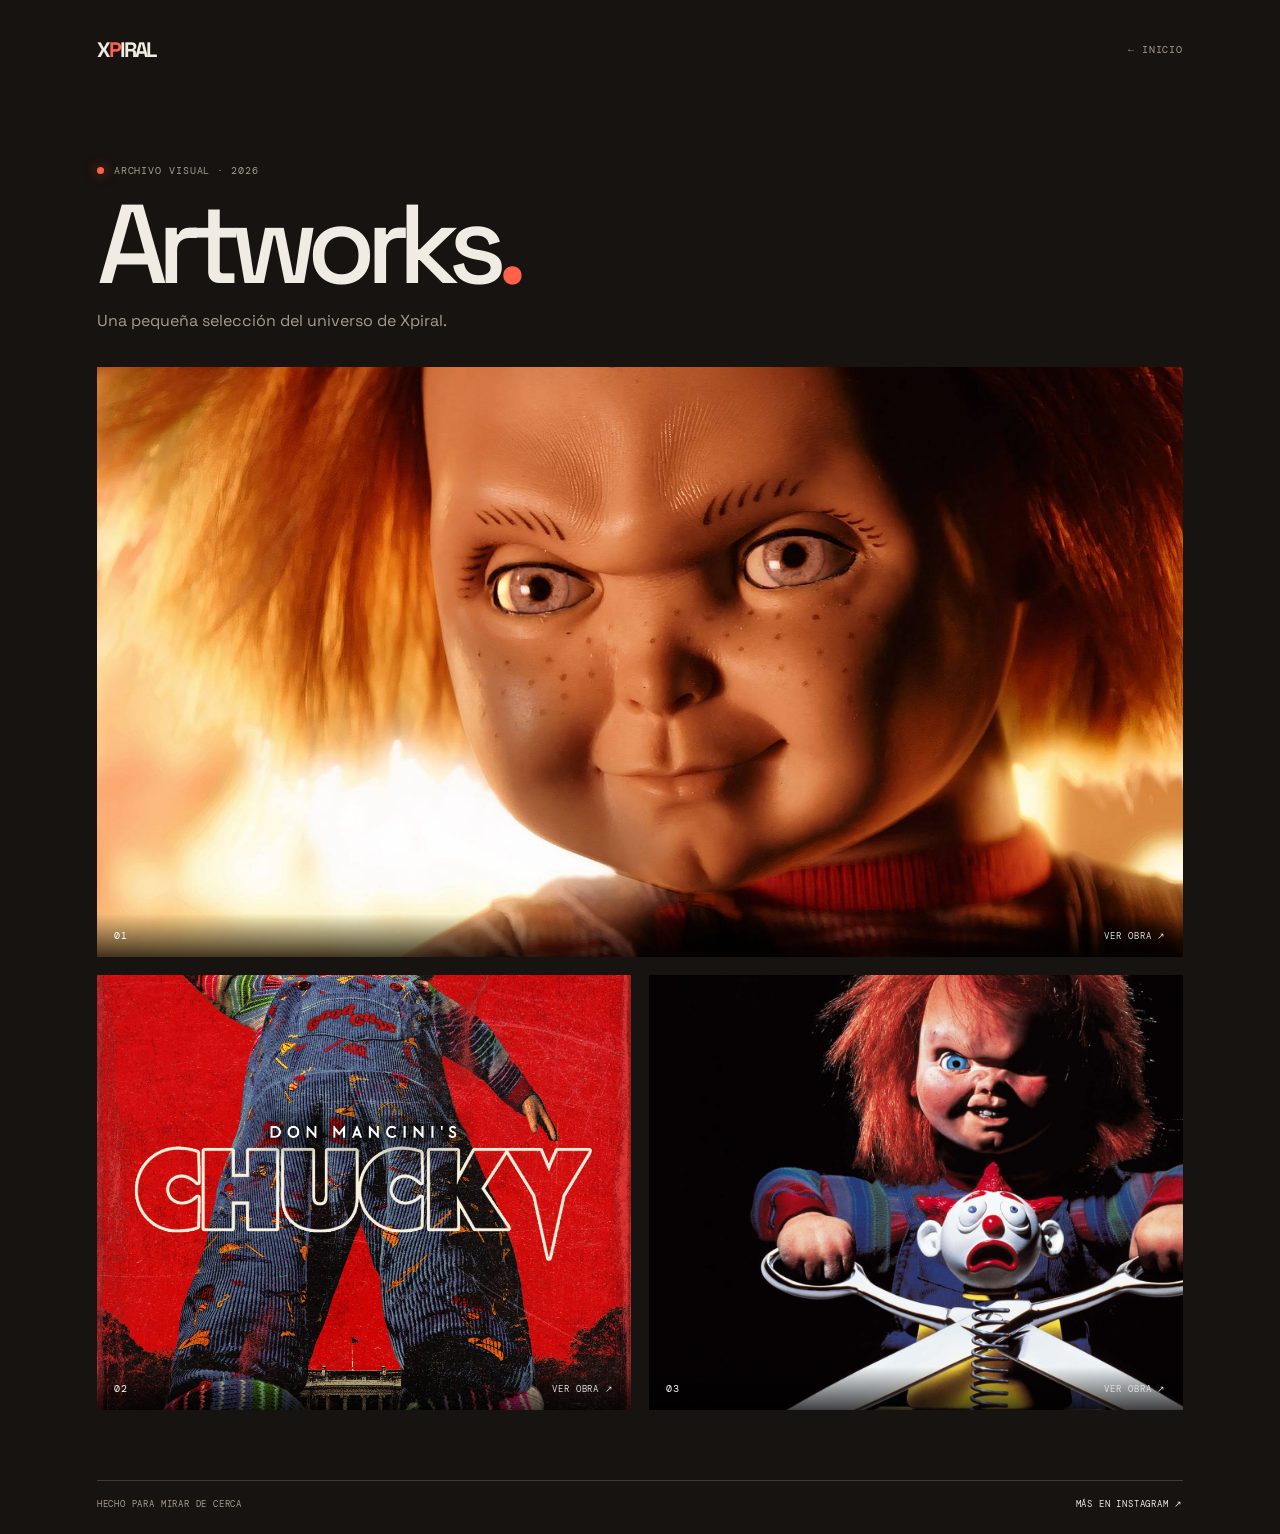
==== gallery.html @ a5c2717e "Redesign Xpiral portfolio with spiral loader and gallery" ====
<!doctype html>
<html lang="es">
<head>
  <meta charset="utf-8">
  <meta name="viewport" content="width=device-width, initial-scale=1">
  <meta name="theme-color" content="#171310">
  <meta name="description" content="Galería de artworks de Xpiral.">
  <title>Artworks — Xpiral</title>
  <link rel="preconnect" href="https://fonts.googleapis.com">
  <link rel="preconnect" href="https://fonts.gstatic.com" crossorigin>
  <link href="https://fonts.googleapis.com/css2?family=DM+Mono:wght@400;500&family=Space+Grotesk:wght@400;500;600;700&display=swap" rel="stylesheet">
  <link rel="stylesheet" href="style.css">
  <script src="script.js" defer></script>
</head>
<body>
  <main class="page page--gallery">
    <header class="topbar">
      <a class="wordmark" href="index.html" aria-label="Xpiral, inicio">X<span>P</span>IRAL</a>
      <a class="back-link" href="index.html"><span aria-hidden="true">←</span> INICIO</a>
    </header>
    <section class="gallery-heading" aria-labelledby="gallery-title">
      <span class="eyebrow"><span class="status-dot"></span> ARCHIVO VISUAL · 2026</span>
      <h1 id="gallery-title">Artworks<span class="intro__period">.</span></h1>
      <p>Una pequeña selección del universo de Xpiral.</p>
    </section>
    <section class="art-grid" aria-label="Obras de Xpiral">
      <button class="gallery-item gallery-item--wide" type="button" data-image="demo1.jpg" data-title="Artwork 01">
        <img src="demo1.jpg" alt="Artwork 01 de Xpiral" loading="lazy"><span class="gallery-item__label">01 <span>VER OBRA ↗</span></span>
      </button>
      <button class="gallery-item" type="button" data-image="demo2.jpg" data-title="Artwork 02">
        <img src="demo2.jpg" alt="Artwork 02 de Xpiral" loading="lazy"><span class="gallery-item__label">02 <span>VER OBRA ↗</span></span>
      </button>
      <button class="gallery-item" type="button" data-image="demo3.jpg" data-title="Artwork 03">
        <img src="demo3.jpg" alt="Artwork 03 de Xpiral" loading="lazy"><span class="gallery-item__label">03 <span>VER OBRA ↗</span></span>
      </button>
    </section>
    <footer class="footer"><span>HECHO PARA MIRAR DE CERCA</span><a href="https://www.instagram.com/elenaxpiralart/" target="_blank" rel="noopener noreferrer">MÁS EN INSTAGRAM ↗</a></footer>
  </main>

  <dialog class="lightbox" id="lightbox" aria-label="Vista ampliada de la obra">
    <button class="lightbox__close" type="button" aria-label="Cerrar">×</button>
    <button class="lightbox__nav lightbox__nav--prev" type="button" aria-label="Obra anterior">←</button>
    <figure><img id="lightbox-image" src="" alt=""><figcaption id="lightbox-caption"></figcaption></figure>
    <button class="lightbox__nav lightbox__nav--next" type="button" aria-label="Obra siguiente">→</button>
  </dialog>
</body>
</html>
---- style.css ----
:root {
  color-scheme: dark;
  --ink: #171310;
  --paper: #f1ece3;
  --muted: #a59c90;
  --accent: #ff6248;
  --line: rgba(241, 236, 227, .18);
  --mono: "DM Mono", monospace;
  --sans: "Space Grotesk", sans-serif;
}
* { box-sizing: border-box; }
html { min-width: 320px; background: var(--ink); }
body { margin: 0; min-height: 100vh; background: var(--ink); color: var(--paper); font-family: var(--sans); }
a { color: inherit; }
button { font: inherit; }
.page { width: min(1240px, 100%); min-height: 100svh; margin-inline: auto; padding: 30px clamp(22px, 6vw, 84px) 24px; display: flex; flex-direction: column; }
.topbar { display: flex; justify-content: space-between; align-items: center; min-height: 38px; }
.wordmark { text-decoration: none; font-size: 21px; line-height: 1; font-weight: 700; letter-spacing: -.09em; }
.wordmark span { color: var(--accent); }
.topbar__note, .eyebrow, .footer, .back-link, .art-card figcaption, .gallery-item__label { font-family: var(--mono); font-size: 10px; letter-spacing: .09em; }
.topbar__note, .muted, .gallery-heading p { color: var(--muted); }
.eyebrow { display: inline-flex; align-items: center; gap: 10px; color: var(--muted); }
.status-dot { width: 7px; height: 7px; border-radius: 50%; display: inline-block; background: var(--accent); box-shadow: 0 0 12px rgba(255, 98, 72, .6); }
.intro { flex: 1; display: grid; grid-template-columns: 1fr 1fr; gap: clamp(40px, 8vw, 110px); align-items: center; padding-block: clamp(64px, 11vh, 125px); }
.intro__copy { position: relative; z-index: 1; }
.intro h1, .gallery-heading h1 { margin: 23px 0 8px; font-size: clamp(72px, 11vw, 148px); line-height: .85; letter-spacing: -.095em; font-weight: 500; }
.intro__period { color: var(--accent); }
.intro__bio { margin: 25px 0 35px; font-size: clamp(19px, 2vw, 25px); letter-spacing: -.04em; }
.intro__actions { display: flex; flex-wrap: wrap; gap: 12px; }
.button { min-height: 50px; display: inline-flex; justify-content: center; align-items: center; gap: 28px; padding: 0 18px; border: 1px solid var(--paper); text-decoration: none; font-size: 13px; transition: background .2s, color .2s, border-color .2s, transform .2s; }
.button:hover { transform: translateY(-2px); }
.button--primary { background: var(--accent); color: var(--ink); border-color: var(--accent); }
.button--primary:hover { background: var(--paper); border-color: var(--paper); }
.button--outline { color: var(--paper); }
.button--outline:hover { color: var(--ink); background: var(--paper); }
.intro__art { min-height: 400px; position: relative; display: grid; place-items: center; }
.art-card { position: absolute; margin: 0; padding: 8px 8px 28px; background: #29231f; width: min(66%, 310px); box-shadow: 0 22px 70px #0008; }
.art-card img { display: block; width: 100%; height: 340px; object-fit: cover; }
.art-card figcaption { position: absolute; left: 12px; bottom: 10px; color: var(--muted); font-size: 8px; }
.art-card--one { transform: rotate(-8deg) translate(-10%, 1%); }
.art-card--two { transform: rotate(8deg) translate(15%, -2%); }
.art-card--two img { object-position: center; }
.art-orbit { position: absolute; right: 3%; top: 8%; width: 64px; height: 64px; display: grid; place-items: center; border: 1px solid var(--accent); border-radius: 50%; color: var(--accent); font-size: 23px; font-weight: 600; transform: rotate(12deg); }
.footer { margin-top: auto; padding-top: 17px; border-top: 1px solid var(--line); display: flex; justify-content: space-between; gap: 20px; color: var(--muted); font-size: 9px; }
.footer a { color: var(--paper); text-decoration: none; }
.footer a:hover { color: var(--accent); }
.back-link { text-decoration: none; color: var(--muted); }
.back-link:hover { color: var(--paper); }
.gallery-heading { padding: clamp(68px, 10vh, 120px) 0 36px; }
.gallery-heading h1 { font-size: clamp(62px, 9vw, 112px); margin-top: 18px; }
.gallery-heading p { margin: 18px 0 0; font-size: 16px; }
.art-grid { display: grid; grid-template-columns: repeat(2, minmax(0, 1fr)); gap: 18px; padding-bottom: 70px; }
.gallery-item { appearance: none; border: 0; padding: 0; min-width: 0; position: relative; display: block; overflow: hidden; background: #28221e; color: var(--paper); cursor: zoom-in; text-align: left; }
.gallery-item--wide { grid-column: 1 / -1; }
.gallery-item img { display: block; width: 100%; height: clamp(230px, 34vw, 440px); object-fit: cover; transition: transform .45s cubic-bezier(.2,.7,.2,1), opacity .3s; }
.gallery-item--wide img { height: clamp(280px, 48vw, 590px); object-position: center 46%; }
.gallery-item:hover img { transform: scale(1.025); opacity: .82; }
.gallery-item__label { position: absolute; inset: auto 0 0; display: flex; justify-content: space-between; align-items: center; padding: 15px 17px; background: linear-gradient(transparent, #000b); color: white; }
.gallery-item__label span { color: #ddd; font-size: 9px; }
.lightbox { width: min(94vw, 1100px); max-width: none; max-height: 92svh; padding: 36px 62px 24px; border: 1px solid var(--line); background: #171310; color: var(--paper); }
.lightbox::backdrop { background: #090807eF; backdrop-filter: blur(8px); }
.lightbox figure { margin: 0; display: flex; flex-direction: column; align-items: center; gap: 12px; }
.lightbox img { display: block; max-width: 100%; max-height: 78svh; object-fit: contain; }
.lightbox figcaption { color: var(--muted); font: 10px var(--mono); letter-spacing: .08em; }
.lightbox__close, .lightbox__nav { position: absolute; border: 0; padding: 6px 10px; color: var(--paper); background: transparent; cursor: pointer; font-size: 28px; }
.lightbox__close { right: 13px; top: 8px; }
.lightbox__nav { top: 50%; transform: translateY(-50%); }
.lightbox__nav--prev { left: 10px; }
.lightbox__nav--next { right: 10px; }
.lightbox__close:hover, .lightbox__nav:hover { color: var(--accent); }
.loader { position: fixed; z-index: 10; inset: 0; display: grid; place-items: center; background: var(--ink); transition: opacity .55s ease, visibility .55s ease; }
.loader.is-done { opacity: 0; visibility: hidden; pointer-events: none; }
.loader__inner { width: min(310px, 78vw); }
.loader__inner > .eyebrow { display: flex; justify-content: center; }
.loader__spiral { display: block; width: min(250px, 64vw); margin: 12px auto; overflow: visible; }
.loader__track, .loader__fill { fill: none; stroke-width: 2.2; stroke-linecap: round; stroke-linejoin: round; }
.loader__track { stroke: #423a33; }
.loader__fill { stroke: var(--accent); filter: drop-shadow(0 0 5px #ff624866); }
.loader__status { display: flex; justify-content: space-between; color: var(--muted); font: 9px var(--mono); letter-spacing: .08em; }
.loader__status span:last-child { color: var(--paper); }
:focus-visible { outline: 2px solid var(--accent); outline-offset: 4px; }
@media (max-width: 700px) {
  .page { padding: 22px 22px 18px; }
  .intro { grid-template-columns: 1fr; gap: 28px; padding-block: 72px 40px; }
  .intro h1 { margin-top: 20px; }
  .intro__bio { margin: 19px 0 27px; }
  .intro__art { min-height: 330px; }
  .art-card { width: min(65%, 260px); }
  .art-card img { height: 280px; }
  .art-orbit { right: 1%; top: 2%; }
  .gallery-heading { padding: 70px 0 28px; }
  .art-grid { gap: 10px; padding-bottom: 52px; }
  .gallery-item img { height: 56vw; }
  .gallery-item--wide img { height: 65vw; }
  .lightbox { padding: 42px 42px 20px; }
  .lightbox img { max-height: 75svh; }
  .footer { font-size: 8px; }
}
@media (max-width: 420px) {
  .topbar__note { font-size: 8px; }
  .button { flex: 1 1 100%; justify-content: space-between; }
  .intro__art { min-height: 290px; }
  .art-card img { height: 245px; }
  .footer { align-items: flex-start; }
}
@media (prefers-reduced-motion: reduce) {
  *, *::before, *::after { scroll-behavior: auto !important; transition-duration: .01ms !important; animation-duration: .01ms !important; animation-iteration-count: 1 !important; }
}
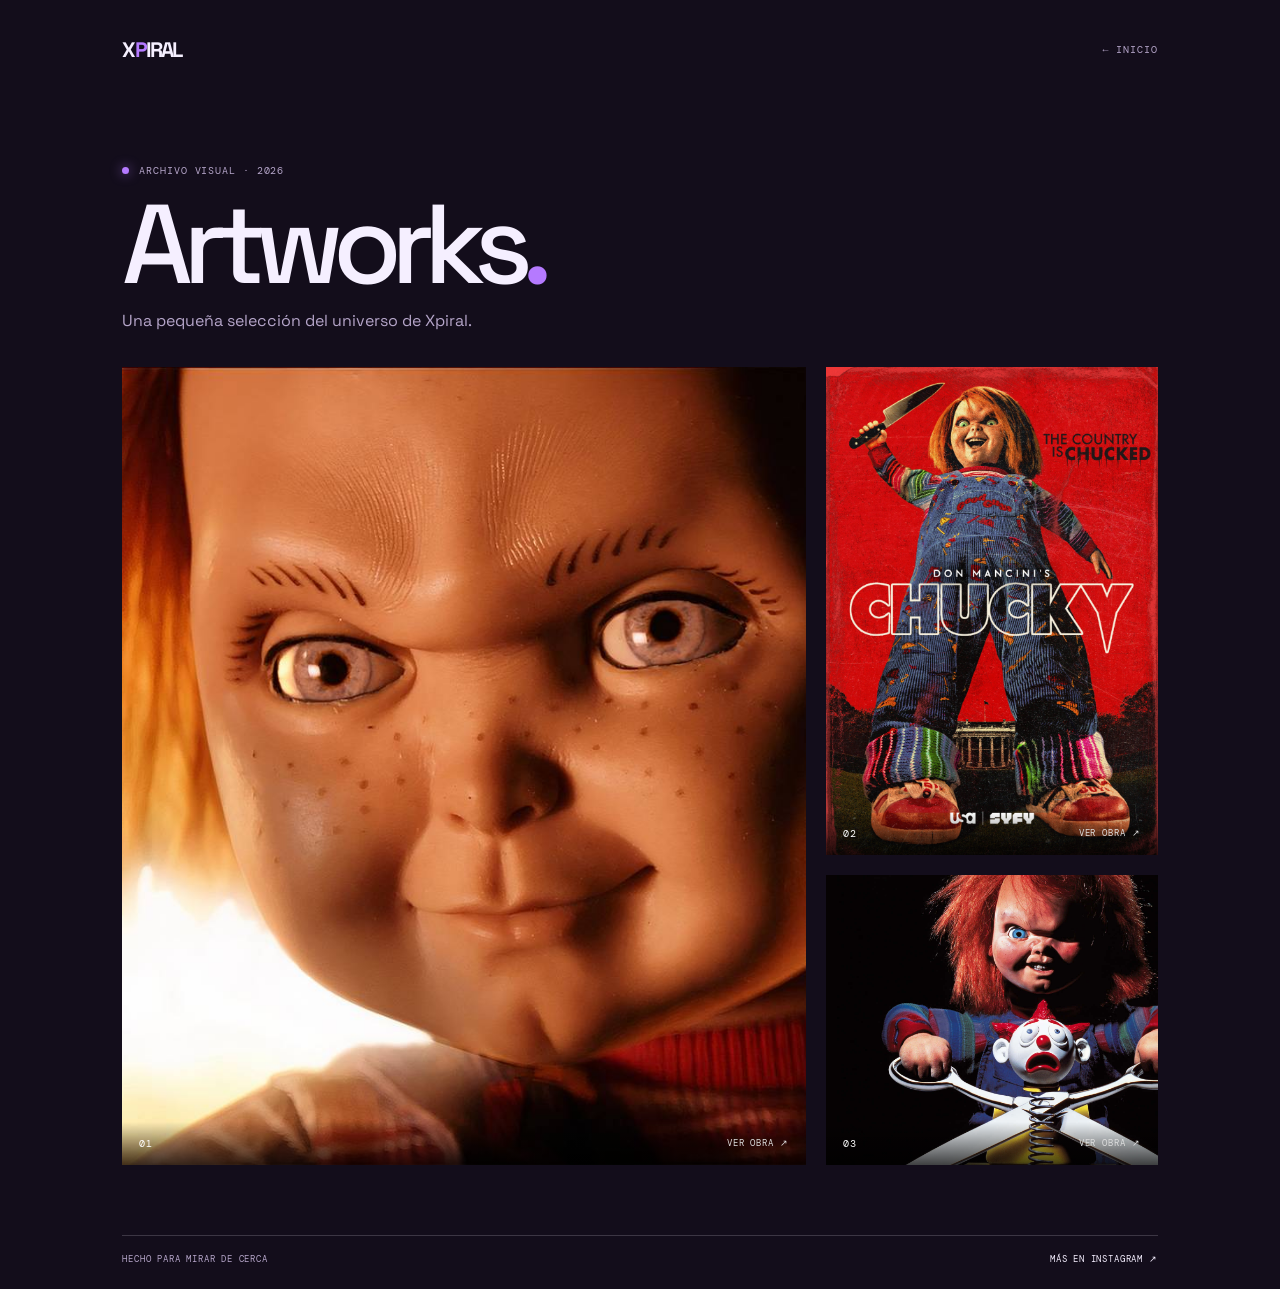
==== commit 29667d6a: "Use violet tones and simulate a vintage loading spiral" ====
--- a/gallery.html
+++ b/gallery.html
@@ -3,7 +3,7 @@
 <head>
   <meta charset="utf-8">
   <meta name="viewport" content="width=device-width, initial-scale=1">
-  <meta name="theme-color" content="#171310">
+  <meta name="theme-color" content="#130d1b">
   <meta name="description" content="Galería de artworks de Xpiral.">
   <title>Artworks — Xpiral</title>
   <link rel="preconnect" href="https://fonts.googleapis.com">
--- a/style.css
+++ b/style.css
@@ -1,10 +1,12 @@
 :root {
   color-scheme: dark;
-  --ink: #171310;
-  --paper: #f1ece3;
-  --muted: #a59c90;
-  --accent: #ff6248;
-  --line: rgba(241, 236, 227, .18);
+  --ink: #130d1b;
+  --paper: #f5efff;
+  --muted: #b5a5c9;
+  --accent: #b57aff;
+  --line: rgba(245, 239, 255, .18);
+  --surface: #281b3b;
+  --surface-raised: #352449;
   --mono: "DM Mono", monospace;
   --sans: "Space Grotesk", sans-serif;
 }
@@ -20,7 +22,7 @@
 .topbar__note, .eyebrow, .footer, .back-link, .art-card figcaption, .gallery-item__label { font-family: var(--mono); font-size: 10px; letter-spacing: .09em; }
 .topbar__note, .muted, .gallery-heading p { color: var(--muted); }
 .eyebrow { display: inline-flex; align-items: center; gap: 10px; color: var(--muted); }
-.status-dot { width: 7px; height: 7px; border-radius: 50%; display: inline-block; background: var(--accent); box-shadow: 0 0 12px rgba(255, 98, 72, .6); }
+.status-dot { width: 7px; height: 7px; border-radius: 50%; display: inline-block; background: var(--accent); box-shadow: 0 0 12px rgba(181, 122, 255, .7); }
 .intro { flex: 1; display: grid; grid-template-columns: 1fr 1fr; gap: clamp(40px, 8vw, 110px); align-items: center; padding-block: clamp(64px, 11vh, 125px); }
 .intro__copy { position: relative; z-index: 1; }
 .intro h1, .gallery-heading h1 { margin: 23px 0 8px; font-size: clamp(72px, 11vw, 148px); line-height: .85; letter-spacing: -.095em; font-weight: 500; }
@@ -34,7 +36,7 @@
 .button--outline { color: var(--paper); }
 .button--outline:hover { color: var(--ink); background: var(--paper); }
 .intro__art { min-height: 400px; position: relative; display: grid; place-items: center; }
-.art-card { position: absolute; margin: 0; padding: 8px 8px 28px; background: #29231f; width: min(66%, 310px); box-shadow: 0 22px 70px #0008; }
+.art-card { position: absolute; margin: 0; padding: 8px 8px 28px; background: var(--surface); width: min(66%, 310px); box-shadow: 0 22px 70px #0008; }
 .art-card img { display: block; width: 100%; height: 340px; object-fit: cover; }
 .art-card figcaption { position: absolute; left: 12px; bottom: 10px; color: var(--muted); font-size: 8px; }
 .art-card--one { transform: rotate(-8deg) translate(-10%, 1%); }
@@ -50,15 +52,15 @@
 .gallery-heading h1 { font-size: clamp(62px, 9vw, 112px); margin-top: 18px; }
 .gallery-heading p { margin: 18px 0 0; font-size: 16px; }
 .art-grid { display: grid; grid-template-columns: repeat(2, minmax(0, 1fr)); gap: 18px; padding-bottom: 70px; }
-.gallery-item { appearance: none; border: 0; padding: 0; min-width: 0; position: relative; display: block; overflow: hidden; background: #28221e; color: var(--paper); cursor: zoom-in; text-align: left; }
+.gallery-item { appearance: none; border: 0; padding: 0; min-width: 0; position: relative; display: block; overflow: hidden; background: var(--surface); color: var(--paper); cursor: zoom-in; text-align: left; }
 .gallery-item--wide { grid-column: 1 / -1; }
 .gallery-item img { display: block; width: 100%; height: clamp(230px, 34vw, 440px); object-fit: cover; transition: transform .45s cubic-bezier(.2,.7,.2,1), opacity .3s; }
 .gallery-item--wide img { height: clamp(280px, 48vw, 590px); object-position: center 46%; }
 .gallery-item:hover img { transform: scale(1.025); opacity: .82; }
 .gallery-item__label { position: absolute; inset: auto 0 0; display: flex; justify-content: space-between; align-items: center; padding: 15px 17px; background: linear-gradient(transparent, #000b); color: white; }
 .gallery-item__label span { color: #ddd; font-size: 9px; }
-.lightbox { width: min(94vw, 1100px); max-width: none; max-height: 92svh; padding: 36px 62px 24px; border: 1px solid var(--line); background: #171310; color: var(--paper); }
-.lightbox::backdrop { background: #090807eF; backdrop-filter: blur(8px); }
+.lightbox { width: min(94vw, 1100px); max-width: none; max-height: 92svh; padding: 36px 62px 24px; border: 1px solid var(--line); background: var(--ink); color: var(--paper); }
+.lightbox::backdrop { background: #0b0710ef; backdrop-filter: blur(8px); }
 .lightbox figure { margin: 0; display: flex; flex-direction: column; align-items: center; gap: 12px; }
 .lightbox img { display: block; max-width: 100%; max-height: 78svh; object-fit: contain; }
 .lightbox figcaption { color: var(--muted); font: 10px var(--mono); letter-spacing: .08em; }
@@ -74,8 +76,8 @@
 .loader__inner > .eyebrow { display: flex; justify-content: center; }
 .loader__spiral { display: block; width: min(250px, 64vw); margin: 12px auto; overflow: visible; }
 .loader__track, .loader__fill { fill: none; stroke-width: 2.2; stroke-linecap: round; stroke-linejoin: round; }
-.loader__track { stroke: #423a33; }
-.loader__fill { stroke: var(--accent); filter: drop-shadow(0 0 5px #ff624866); }
+.loader__track { stroke: #4b3962; }
+.loader__fill { stroke: var(--accent); filter: drop-shadow(0 0 5px #b57aff88); }
 .loader__status { display: flex; justify-content: space-between; color: var(--muted); font: 9px var(--mono); letter-spacing: .08em; }
 .loader__status span:last-child { color: var(--paper); }
 :focus-visible { outline: 2px solid var(--accent); outline-offset: 4px; }
@@ -105,4 +107,72 @@
 }
 @media (prefers-reduced-motion: reduce) {
   *, *::before, *::after { scroll-behavior: auto !important; transition-duration: .01ms !important; animation-duration: .01ms !important; animation-iteration-count: 1 !important; }
-}+}
+
+/* Layout refinements: desktop workspace and phone-first navigation */
+@media (min-width: 1000px) {
+  .page { padding-inline: clamp(84px, 8vw, 128px); }
+  .intro { gap: clamp(90px, 10vw, 150px); }
+  .intro__art { min-height: clamp(470px, 48vw, 590px); }
+  .art-card { width: min(67%, 360px); }
+  .art-card img { height: clamp(370px, 35vw, 470px); }
+  .art-grid { grid-template-columns: repeat(3, minmax(0, 1fr)); gap: 20px; }
+  .gallery-item--wide { grid-column: span 2; grid-row: span 2; }
+  .gallery-item img, .gallery-item--wide img { height: 100%; min-height: 250px; }
+  .gallery-item { min-height: 290px; }
+  .gallery-item--wide { min-height: 600px; }
+}
+
+@media (max-width: 700px) {
+  .page { padding: 20px 20px max(22px, env(safe-area-inset-bottom)); }
+  .topbar { min-height: 44px; }
+  .intro { gap: 12px; padding-block: clamp(48px, 9vh, 76px) 32px; }
+  .intro__copy { max-width: 34rem; }
+  .intro h1 { font-size: clamp(70px, 16vw, 112px); }
+  .intro__bio { font-size: 21px; }
+  .intro__actions { display: grid; grid-template-columns: 1fr; gap: 10px; }
+  .button { min-height: 56px; justify-content: space-between; padding-inline: 18px; font-size: 14px; }
+  .intro__art { width: 100%; min-height: clamp(290px, 83vw, 430px); margin-top: 4px; }
+  .art-card { width: min(65%, 310px); padding: 7px 7px 26px; }
+  .art-card img { height: clamp(245px, 68vw, 330px); }
+  .art-orbit { right: 3%; top: 2%; width: 54px; height: 54px; }
+  .gallery-heading { padding-top: clamp(54px, 9vh, 82px); }
+  .gallery-heading h1 { font-size: clamp(60px, 13vw, 88px); }
+  .gallery-heading p { max-width: 28ch; line-height: 1.5; }
+  .art-grid { grid-template-columns: minmax(0, 1fr); gap: 14px; padding-bottom: 42px; }
+  .gallery-item, .gallery-item--wide { grid-column: auto; grid-row: auto; aspect-ratio: 1.12; min-height: 0; }
+  .gallery-item img, .gallery-item--wide img { width: 100%; height: 100%; min-height: 0; object-fit: contain; }
+  .gallery-item__label { padding: 16px; font-size: 11px; }
+  .gallery-item__label span { font-size: 10px; }
+  .footer { padding-top: 15px; line-height: 1.5; }
+  .lightbox { width: 100vw; max-width: none; height: 100dvh; max-height: none; margin: 0; padding: max(58px, env(safe-area-inset-top)) 16px max(24px, env(safe-area-inset-bottom)); border: 0; }
+  .lightbox figure { height: 100%; justify-content: center; }
+  .lightbox img { max-width: 100%; max-height: calc(100dvh - 112px); }
+  .lightbox__close { top: max(10px, env(safe-area-inset-top)); right: 14px; width: 48px; height: 48px; }
+  .lightbox__nav { top: auto; bottom: max(12px, env(safe-area-inset-bottom)); transform: none; width: 54px; height: 48px; border: 1px solid var(--line); background: var(--surface-raised); font-size: 22px; }
+  .lightbox__nav--prev { left: calc(50% - 60px); }
+  .lightbox__nav--next { right: calc(50% - 60px); }
+}
+
+@media (max-width: 420px) {
+  .page { padding-inline: 18px; }
+  .topbar__note { font-size: 8px; }
+  .intro { padding-top: 46px; }
+  .intro__eyebrow { font-size: 9px; }
+  .intro__art { min-height: 76vw; }
+  .art-card img { height: 63vw; }
+  .gallery-heading { padding-top: 52px; }
+  .gallery-item, .gallery-item--wide { aspect-ratio: 1; }
+  .footer { gap: 12px; font-size: 8px; }
+  .back-link { min-height: 44px; display: inline-flex; align-items: center; }
+}
+
+@media (max-width: 700px) and (orientation: landscape) {
+  .intro { grid-template-columns: 1fr 1fr; align-items: center; gap: 18px; padding-block: 38px 28px; }
+  .intro__art { min-height: 270px; }
+  .art-card img { height: 220px; }
+}
+
+@media (hover: none) {
+  .gallery-item:hover img { transform: none; opacity: 1; }
+}
